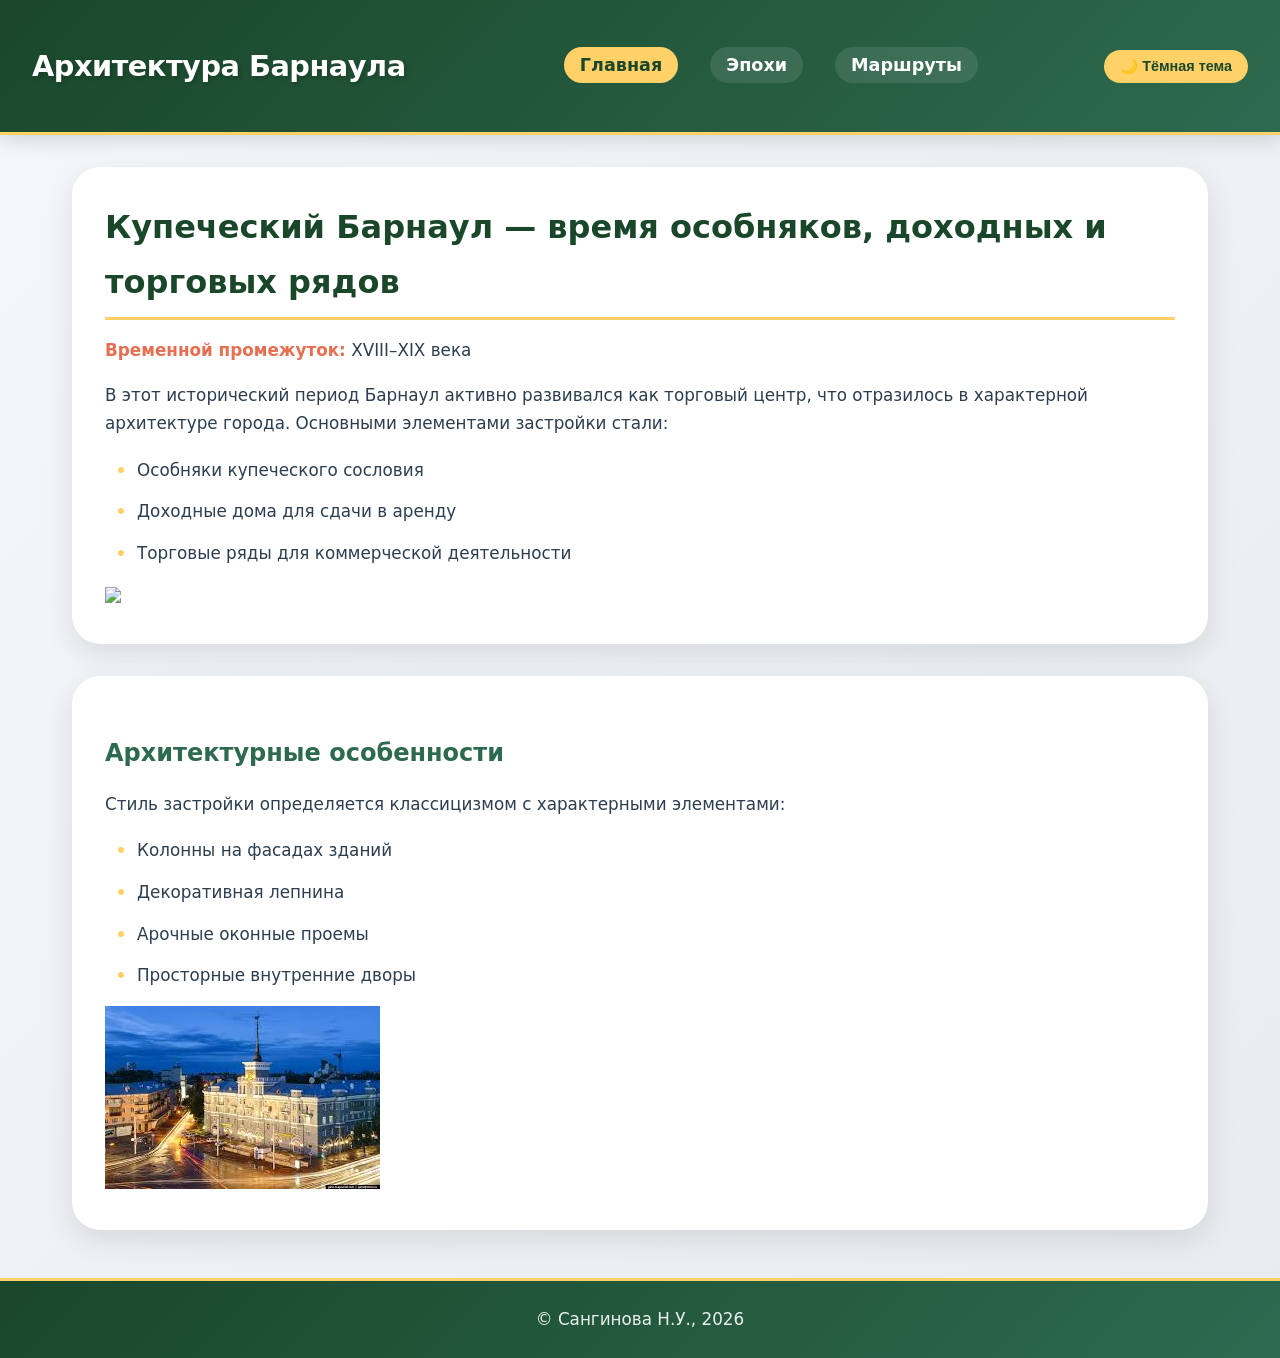
==== index.html @ 4d943a85 "index.html" ====
<!DOCTYPE html>
<html lang="ru">
<head>
    <meta charset="UTF-8">
    <meta name="viewport" content="width=device-width, initial-scale=1.0">
    <title>Архитектура Барнаула | Главная</title>
    <style>
        * {
            margin: 0;
            padding: 0;
            box-sizing: border-box;
        }

        body {
            background: linear-gradient(135deg, #f5f7fa 0%, #e9ecef 100%);
            color: #2c3e50;
            font-family: 'Segoe UI', system-ui, -apple-system, 'Roboto', sans-serif;
            line-height: 1.7;
            min-height: 100vh;
        }

        header {
            background: linear-gradient(135deg, #1a472a 0%, #2d6a4f 100%);
            color: white;
            padding: 1.5rem 2rem;
            display: flex;
            justify-content: space-between;
            align-items: center;
            flex-wrap: wrap;
            gap: 1rem;
            box-shadow: 0 4px 20px rgba(0, 0, 0, 0.15);
            border-bottom: 3px solid #ffd166;
            position: sticky;
            top: 0;
            z-index: 1000;
        }

        header h1 {
            font-size: 1.8rem;
            font-weight: 700;
            letter-spacing: -0.5px;
            text-shadow: 2px 2px 4px rgba(0, 0, 0, 0.2);
        }

        nav ul {
            display: flex;
            list-style: none;
            gap: 2rem;
        }

        nav a {
            color: white;
            text-decoration: none;
            font-weight: 600;
            font-size: 1.1rem;
            padding: 0.5rem 1rem;
            border-radius: 30px;
            transition: all 0.3s ease;
            background: rgba(255, 255, 255, 0.1);
        }

        nav a:hover {
            background: #ffd166;
            color: #1a472a;
            transform: translateY(-2px);
            box-shadow: 0 4px 12px rgba(0, 0, 0, 0.2);
        }

        nav a.active {
            background: #ffd166;
            color: #1a472a;
        }

        #theme-toggle {
            background: #ffd166;
            color: #1a472a;
            border: none;
            padding: 0.5rem 1rem;
            border-radius: 30px;
            font-weight: 600;
            cursor: pointer;
            transition: all 0.3s ease;
            font-size: 0.9rem;
        }

        #theme-toggle:hover {
            transform: translateY(-2px);
            box-shadow: 0 4px 12px rgba(0, 0, 0, 0.2);
        }

        main {
            max-width: 1200px;
            margin: 2rem auto;
            padding: 0 2rem;
        }

        section {
            background: white;
            border-radius: 28px;
            padding: 2rem;
            margin-bottom: 2rem;
            box-shadow: 0 10px 30px rgba(0, 0, 0, 0.1);
            transition: transform 0.3s ease, box-shadow 0.3s ease;
            border: 1px solid rgba(255, 255, 255, 0.3);
            opacity: 0;
            transform: translateY(30px);
            transition: opacity 0.6s ease, transform 0.6s ease, box-shadow 0.3s ease;
        }

        section.visible {
            opacity: 1;
            transform: translateY(0);
        }

        section:hover {
            transform: translateY(-5px);
            box-shadow: 0 20px 40px rgba(0, 0, 0, 0.15);
        }

        h2 {
            font-size: 2rem;
            color: #1a472a;
            margin-bottom: 1rem;
            padding-bottom: 0.5rem;
            border-bottom: 3px solid #ffd166;
            display: inline-block;
            font-weight: 700;
        }

        h3 {
            font-size: 1.5rem;
            color: #2d6a4f;
            margin: 1.5rem 0 1rem 0;
            font-weight: 600;
        }

        p {
            margin-bottom: 1rem;
            font-size: 1.05rem;
        }

        strong {
            color: #e76f51;
            font-weight: 700;
        }

        ul, ol {
            margin: 1rem 0 1rem 2rem;
        }

        li {
            margin: 0.7rem 0;
            font-size: 1.05rem;
        }

        li::marker {
            color: #ffd166;
            font-size: 1.2rem;
        }

        footer {
            background: linear-gradient(135deg, #1a472a 0%, #2d6a4f 100%);
            color: white;
            text-align: center;
            padding: 1.5rem;
            margin-top: 3rem;
            font-size: 0.95rem;
            border-top: 3px solid #ffd166;
        }

        footer p {
            margin: 0;
            opacity: 0.9;
        }

        .go-top {
            position: fixed;
            bottom: 30px;
            right: 30px;
            background: #ffd166;
            color: #1a472a;
            width: 50px;
            height: 50px;
            border-radius: 50%;
            display: flex;
            align-items: center;
            justify-content: center;
            text-decoration: none;
            font-size: 24px;
            font-weight: bold;
            box-shadow: 0 4px 15px rgba(0, 0, 0, 0.2);
            transition: all 0.3s ease;
            opacity: 0;
            visibility: hidden;
            z-index: 999;
        }

        .go-top.show {
            opacity: 1;
            visibility: visible;
        }

        .go-top:hover {
            background: #e6c200;
            transform: translateY(-3px);
        }

        html {
            scroll-behavior: smooth;
        }

        ::selection {
            background: #ffd166;
            color: #1a472a;
        }

        @media (max-width: 768px) {
            header {
                flex-direction: column;
                text-align: center;
                padding: 1rem;
            }
            header h1 { font-size: 1.4rem; }
            nav ul { flex-direction: column; gap: 0.7rem; }
            nav a { display: block; }
            main { padding: 0 1rem; }
            section { padding: 1.5rem; }
            h2 { font-size: 1.6rem; }
            .go-top { width: 40px; height: 40px; font-size: 20px; bottom: 20px; right: 20px; }
        }

        @media (max-width: 480px) {
            header h1 { font-size: 1.2rem; }
            section { padding: 1.2rem; }
            h2 { font-size: 1.4rem; }
            p, li { font-size: 0.95rem; }
        }

        [data-theme="dark"] body {
            background: linear-gradient(135deg, #121212 0%, #1a1a2e 100%);
            color: #e8e8ed;
        }

        [data-theme="dark"] section {
            background: #1e1e2e;
            border-color: #333344;
        }

        [data-theme="dark"] header, [data-theme="dark"] footer {
            background: linear-gradient(135deg, #0d2818 0%, #1a472a 100%);
        }

        [data-theme="dark"] h2, [data-theme="dark"] h3 {
            color: #ffd166;
        }
    </style>
</head>
<body>
    <header>
        <h1>Архитектура Барнаула</h1>
        <nav>
            <ul>
                <li><a href="index.html" class="active">Главная</a></li>
                <li><a href="epochs.html">Эпохи</a></li>
                <li><a href="routes.html">Маршруты</a></li>
            </ul>
        </nav>
        <button id="theme-toggle">🌙 Тёмная тема</button>
    </header>

    <main>
        <section>
            <h2>Купеческий Барнаул — время особняков, доходных и торговых рядов</h2>
            <p><strong>Временной промежуток:</strong> XVIII–XIX века</p>
            <p>В этот исторический период Барнаул активно развивался как торговый центр, что отразилось в характерной архитектуре города. Основными элементами застройки стали:</p>
            <ul>
                <li>Особняки купеческого сословия</li>
                <li>Доходные дома для сдачи в аренду</li>
                <li>Торговые ряды для коммерческой деятельности</li>
            </ul>
            <img src="60e2b833184311f1ac32ee1cf8afc2a3_1.JPEG">
        </section>

        <section>
            <h3>Архитектурные особенности</h3>
            <p>Стиль застройки определяется классицизмом с характерными элементами:</p>
            <ul>
                <li>Колонны на фасадах зданий</li>
                <li>Декоративная лепнина</li>
                <li>Арочные оконные проемы</li>
                <li>Просторные внутренние дворы</li>
            </ul>
            <img src="images.jpeg">
        </section>
    </main>

    <footer>
        <p>&copy; Сангинова Н.У., 2026</p>
    </footer>

    <a href="#" class="go-top" aria-label="Наверх">↑</a>

    <script>
        // ========== ПЕРЕКЛЮЧЕНИЕ ТЕМЫ ==========
        const themeToggleBtn = document.getElementById('theme-toggle');
        const rootElement = document.documentElement;

        function updateButtonLabel(theme) {
            if (themeToggleBtn) {
                themeToggleBtn.textContent = theme === 'dark' ? '☀️ Светлая тема' : '🌙 Тёмная тема';
            }
        }

        function applyTheme(theme) {
            rootElement.setAttribute('data-theme', theme);
            localStorage.setItem('theme', theme);
            updateButtonLabel(theme);
        }

        const savedTheme = localStorage.getItem('theme');
        if (savedTheme) {
            applyTheme(savedTheme);
        } else {
            const systemPrefersDark = window.matchMedia('(prefers-color-scheme: dark)').matches;
            applyTheme(systemPrefersDark ? 'dark' : 'light');
        }

        if (themeToggleBtn) {
            themeToggleBtn.addEventListener('click', () => {
                const currentTheme = rootElement.getAttribute('data-theme');
                const newTheme = currentTheme === 'dark' ? 'light' : 'dark';
                applyTheme(newTheme);
            });
        }

        // ========== АНИМАЦИЯ КАРТОЧЕК ==========
        const sections = document.querySelectorAll('section');
        const observer = new IntersectionObserver((entries) => {
            entries.forEach(entry => {
                if (entry.isIntersecting) {
                    entry.target.classList.add('visible');
                }
            });
        }, { threshold: 0.1 });

        sections.forEach(section => observer.observe(section));

        setTimeout(() => {
            sections.forEach(section => {
                if (section.getBoundingClientRect().top < window.innerHeight - 100) {
                    section.classList.add('visible');
                }
            });
        }, 100);

        // ========== КНОПКА НАВЕРХ ==========
        const goTopBtn = document.querySelector('.go-top');
        if (goTopBtn) {
            window.addEventListener('scroll', () => {
                if (window.scrollY > 300) {
                    goTopBtn.classList.add('show');
                } else {
                    goTopBtn.classList.remove('show');
                }
            });
            goTopBtn.addEventListener('click', (e) => {
                e.preventDefault();
                window.scrollTo({ top: 0, behavior: 'smooth' });
            });
        }

        // ========== ПОДСВЕТКА АКТИВНОЙ СТРАНИЦЫ ==========
        const currentPage = window.location.pathname.split('/').pop() || 'index.html';
        const navLinks = document.querySelectorAll('nav a');
        navLinks.forEach(link => {
            if (link.getAttribute('href') === currentPage) {
                link.classList.add('active');
            }
        });

        // ========== ПЛАВНОЕ ПОЯВЛЕНИЕ ==========
        document.body.style.opacity = '0';
        document.body.style.transition = 'opacity 0.5s ease';
        window.addEventListener('load', () => {
            document.body.style.opacity = '1';
        });

        console.log('Главная страница загружена');
    </script>
</body>
</html>
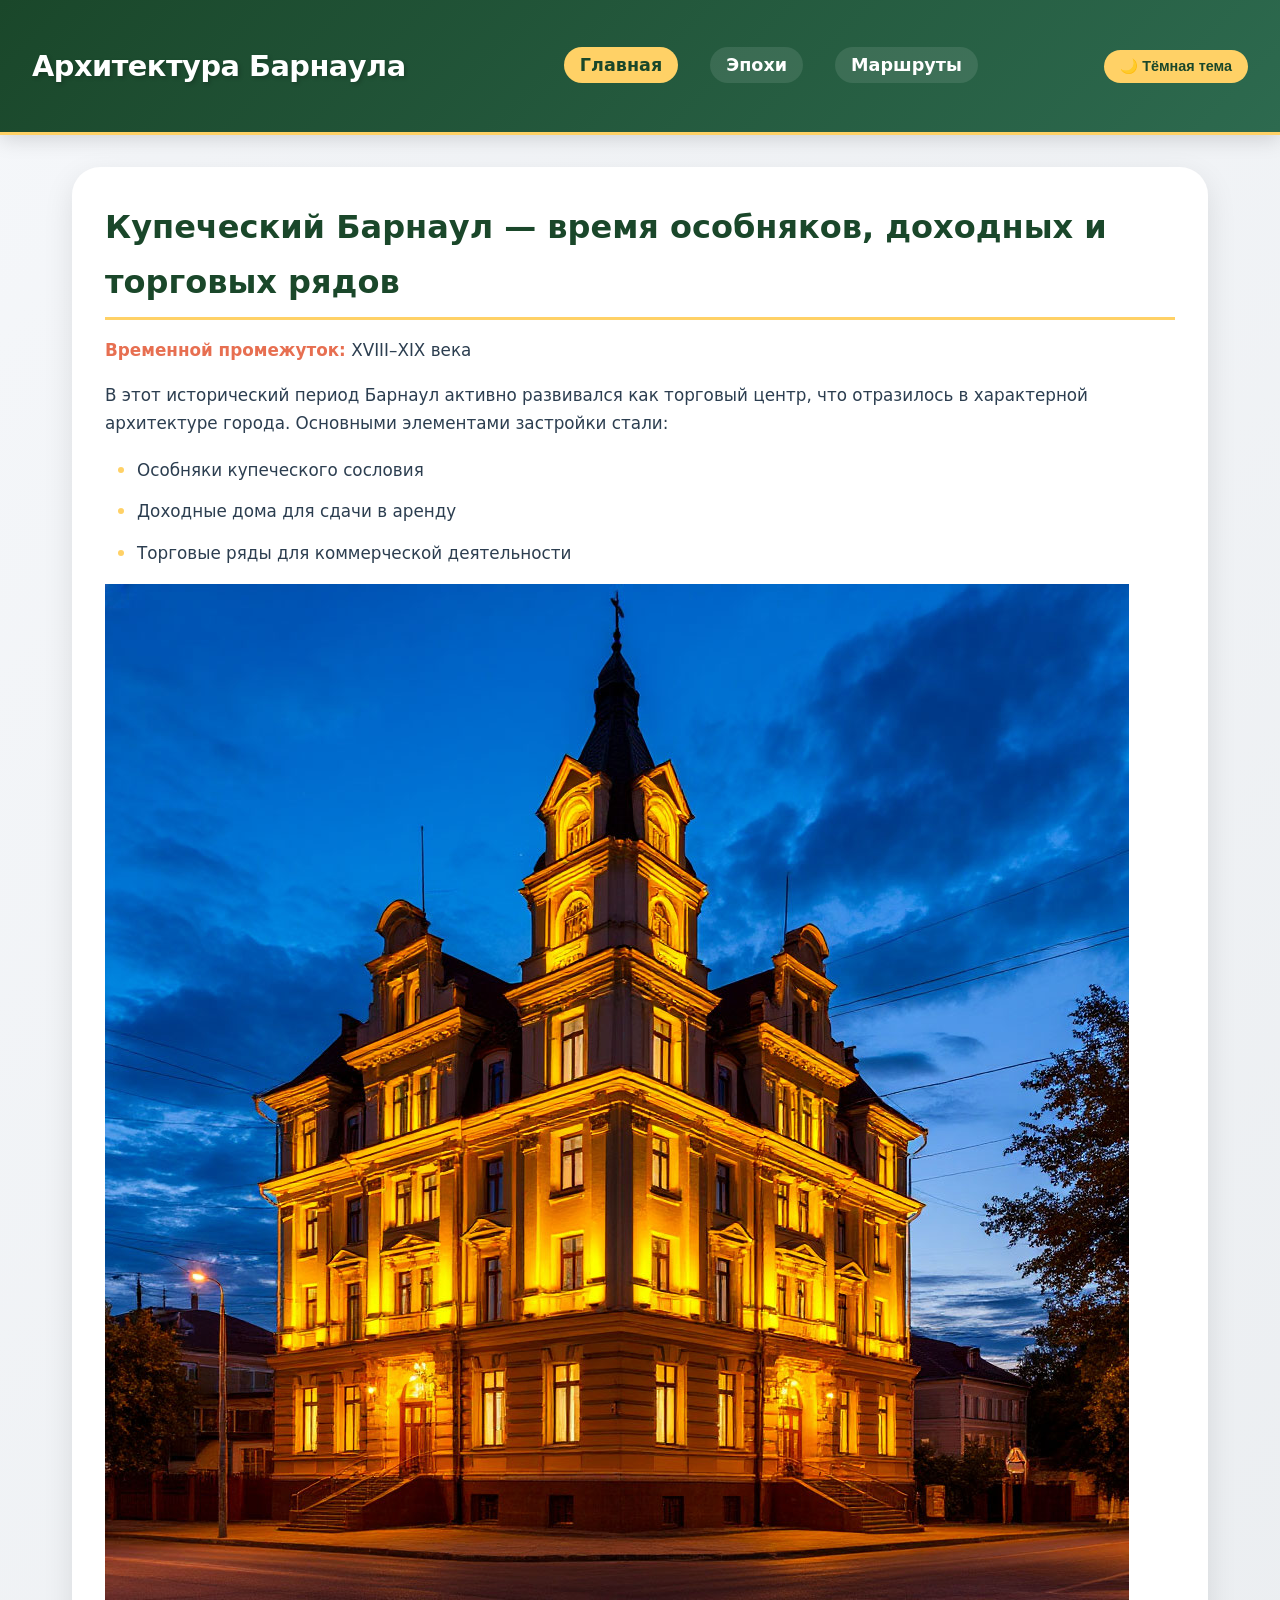
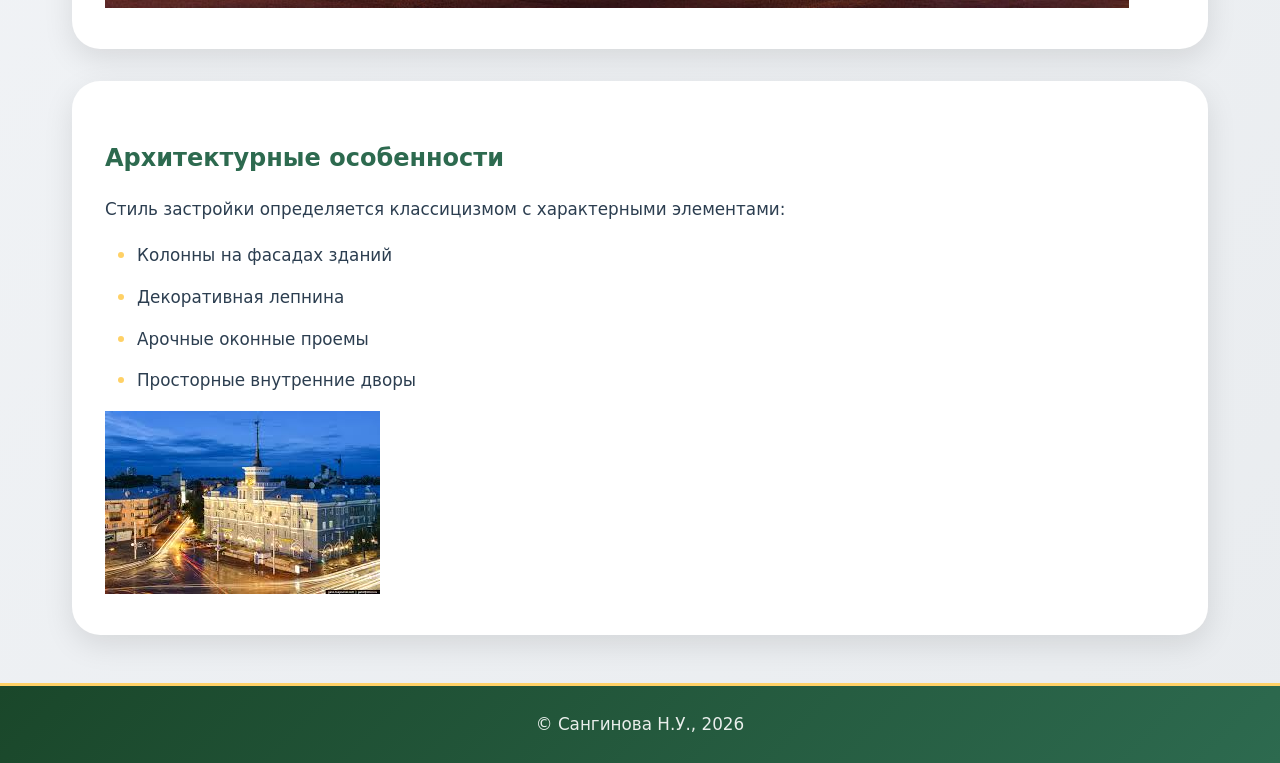
==== commit fdd7b4e8: "index.html" ====
--- a/index.html
+++ b/index.html
@@ -278,7 +278,7 @@
                 <li>Доходные дома для сдачи в аренду</li>
                 <li>Торговые ряды для коммерческой деятельности</li>
             </ul>
-            <img src="60e2b833184311f1ac32ee1cf8afc2a3_1.JPEG">
+            <img src="60e2b833184311f1ac32ee1cf8afc2a3_1">
         </section>
 
         <section>
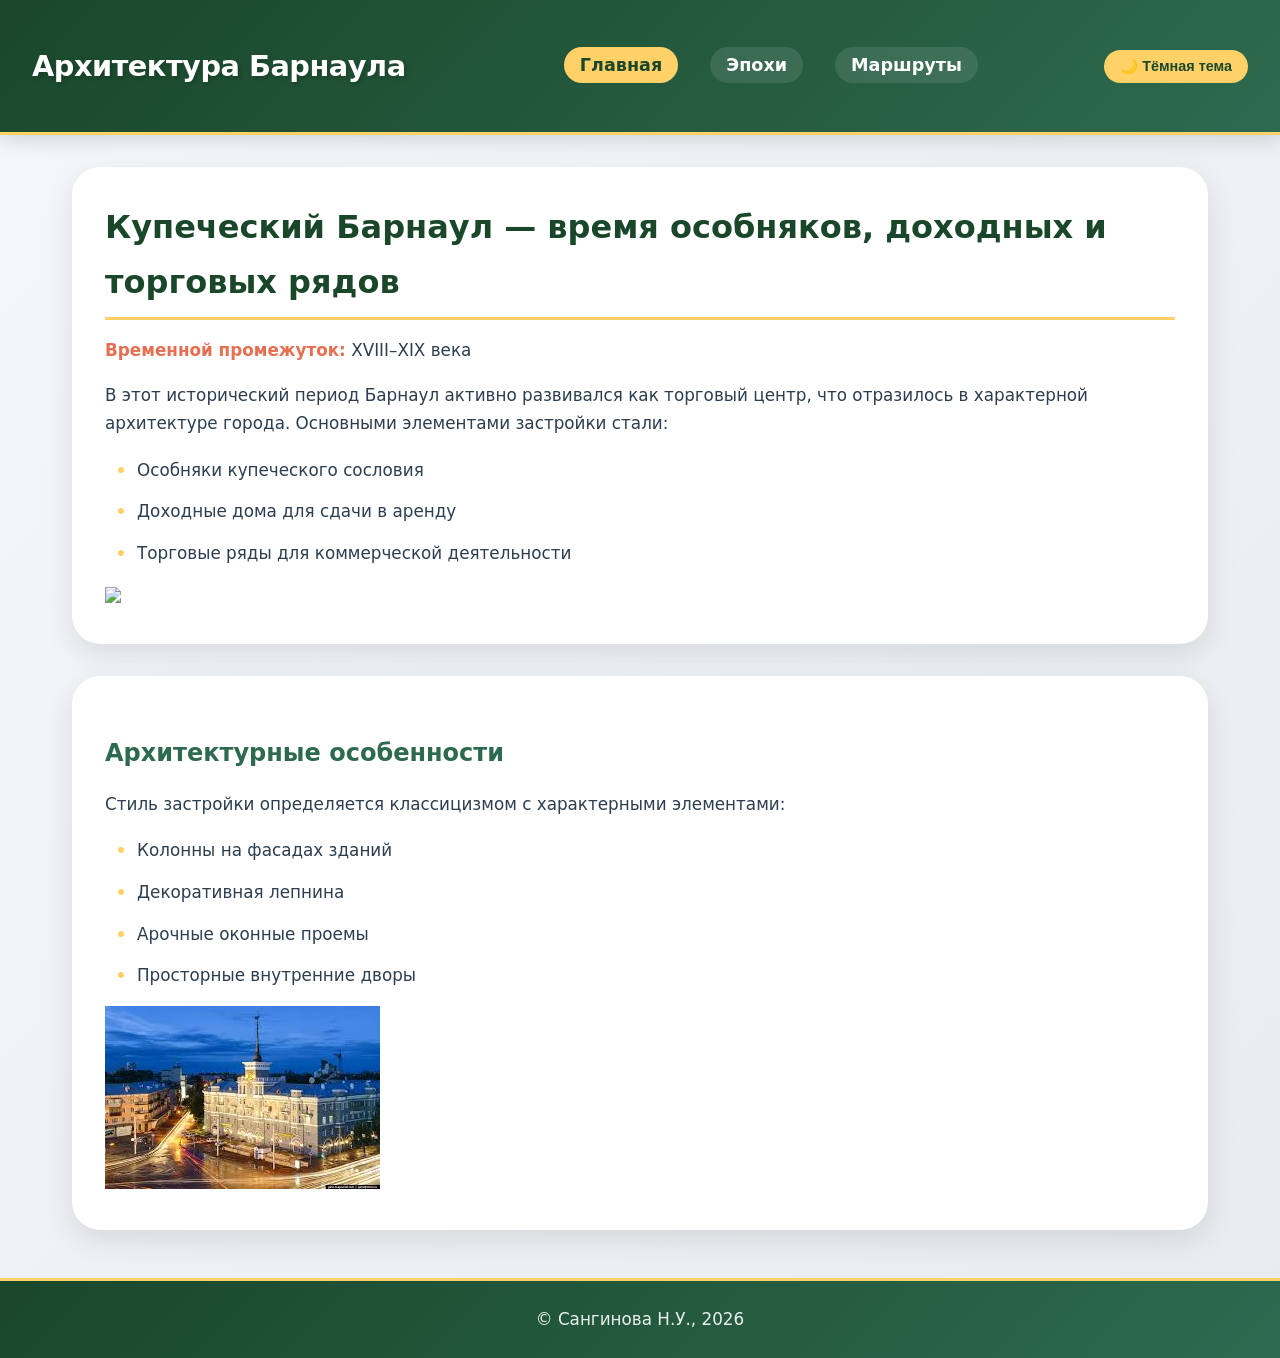
==== commit 3e38b972: "index.html" ====
--- a/index.html
+++ b/index.html
@@ -278,7 +278,7 @@
                 <li>Доходные дома для сдачи в аренду</li>
                 <li>Торговые ряды для коммерческой деятельности</li>
             </ul>
-            <img src="60e2b833184311f1ac32ee1cf8afc2a3_1">
+            <img src="60e2b833184311f1ac32ee1cf8afc2a3_1.jPeg">
         </section>
 
         <section>
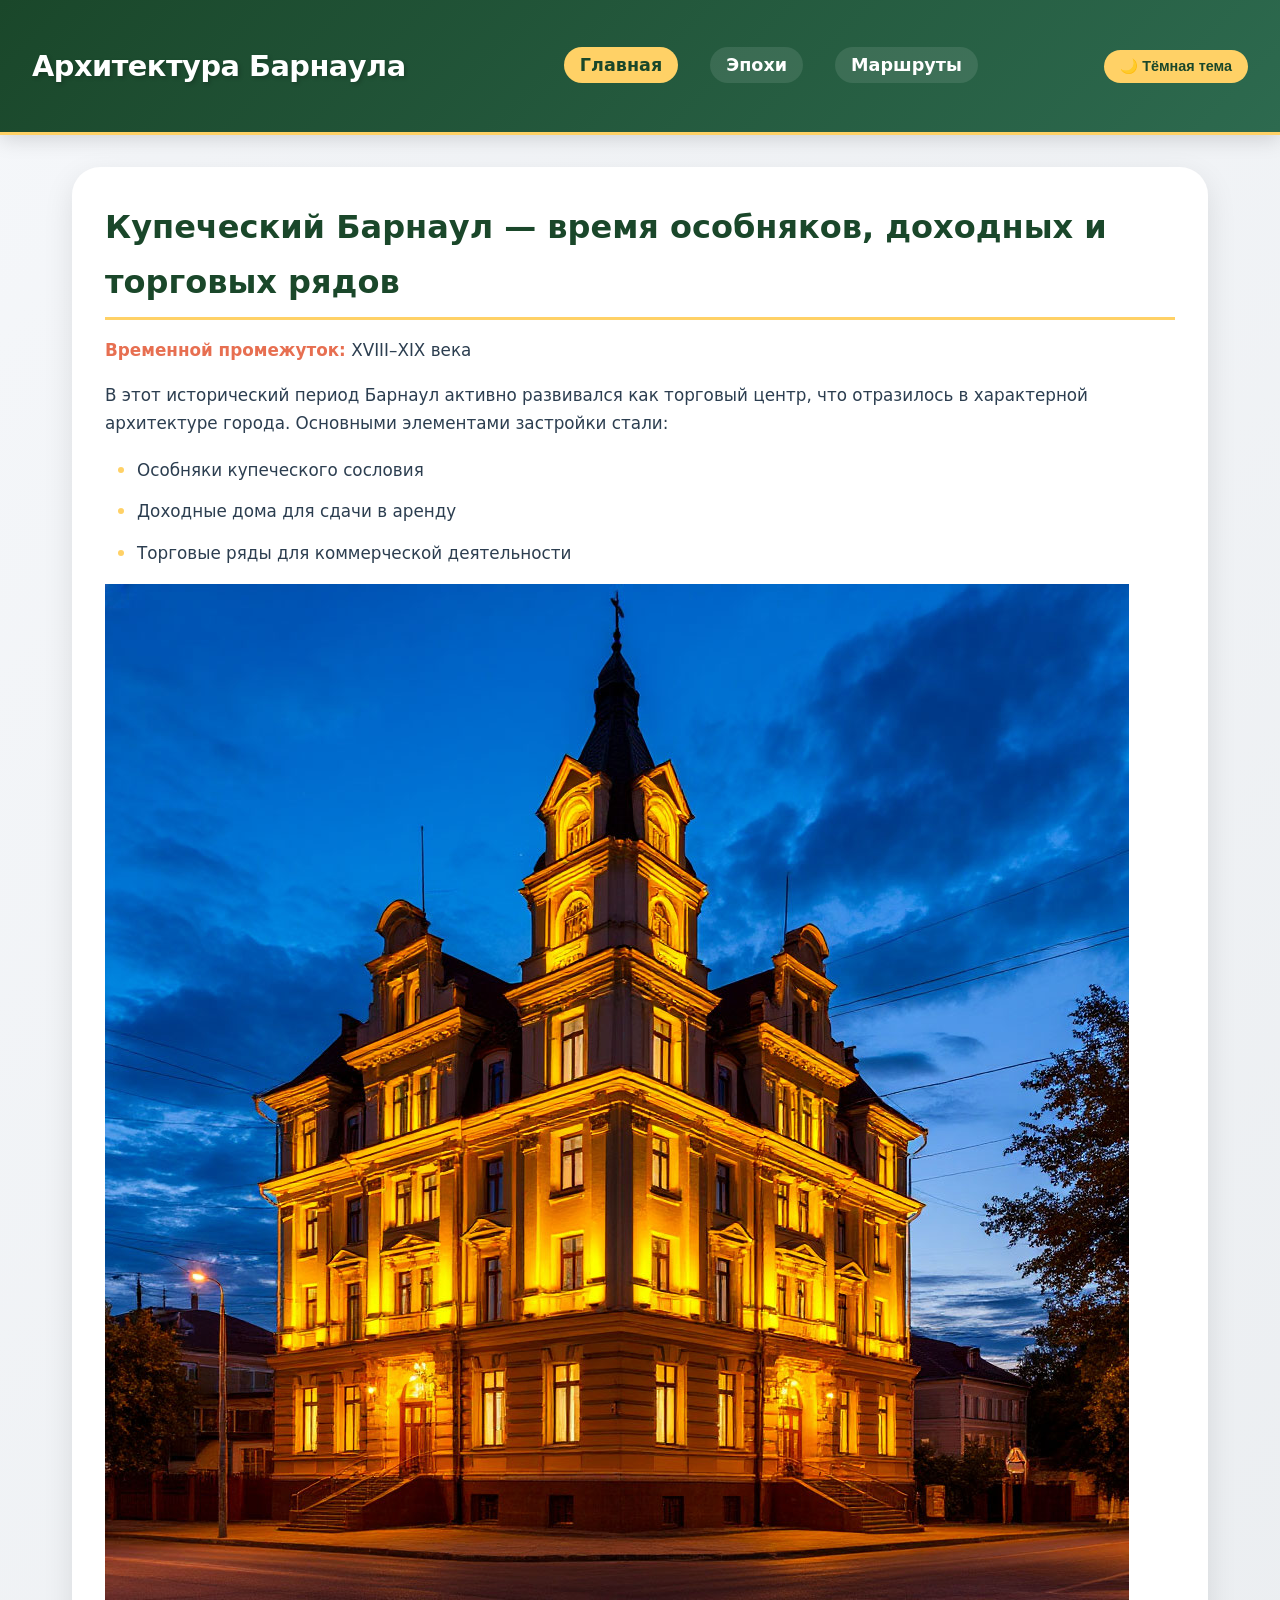
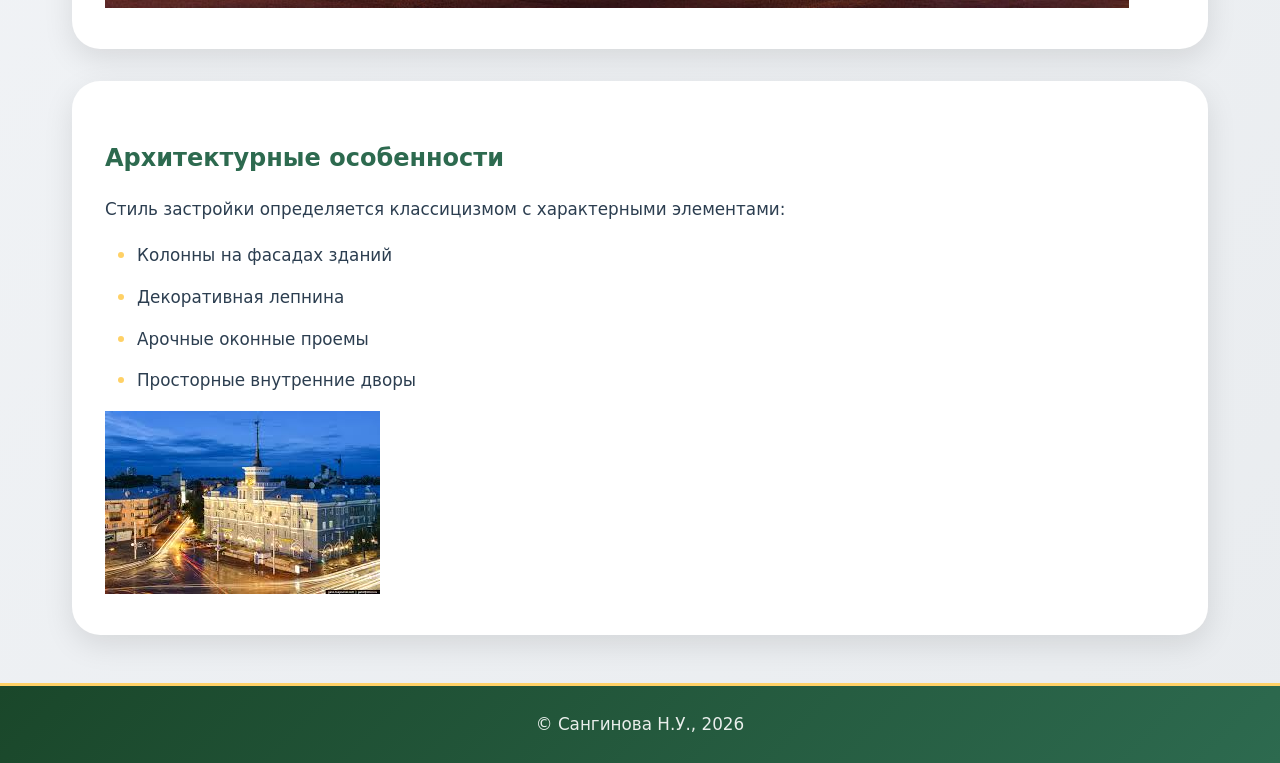
==== commit afc91e8d: "index.html" ====
--- a/index.html
+++ b/index.html
@@ -278,7 +278,7 @@
                 <li>Доходные дома для сдачи в аренду</li>
                 <li>Торговые ряды для коммерческой деятельности</li>
             </ul>
-            <img src="60e2b833184311f1ac32ee1cf8afc2a3_1.jPeg">
+            <img src="60e2b833184311f1ac32ee1cf8afc2a3_1">
         </section>
 
         <section>
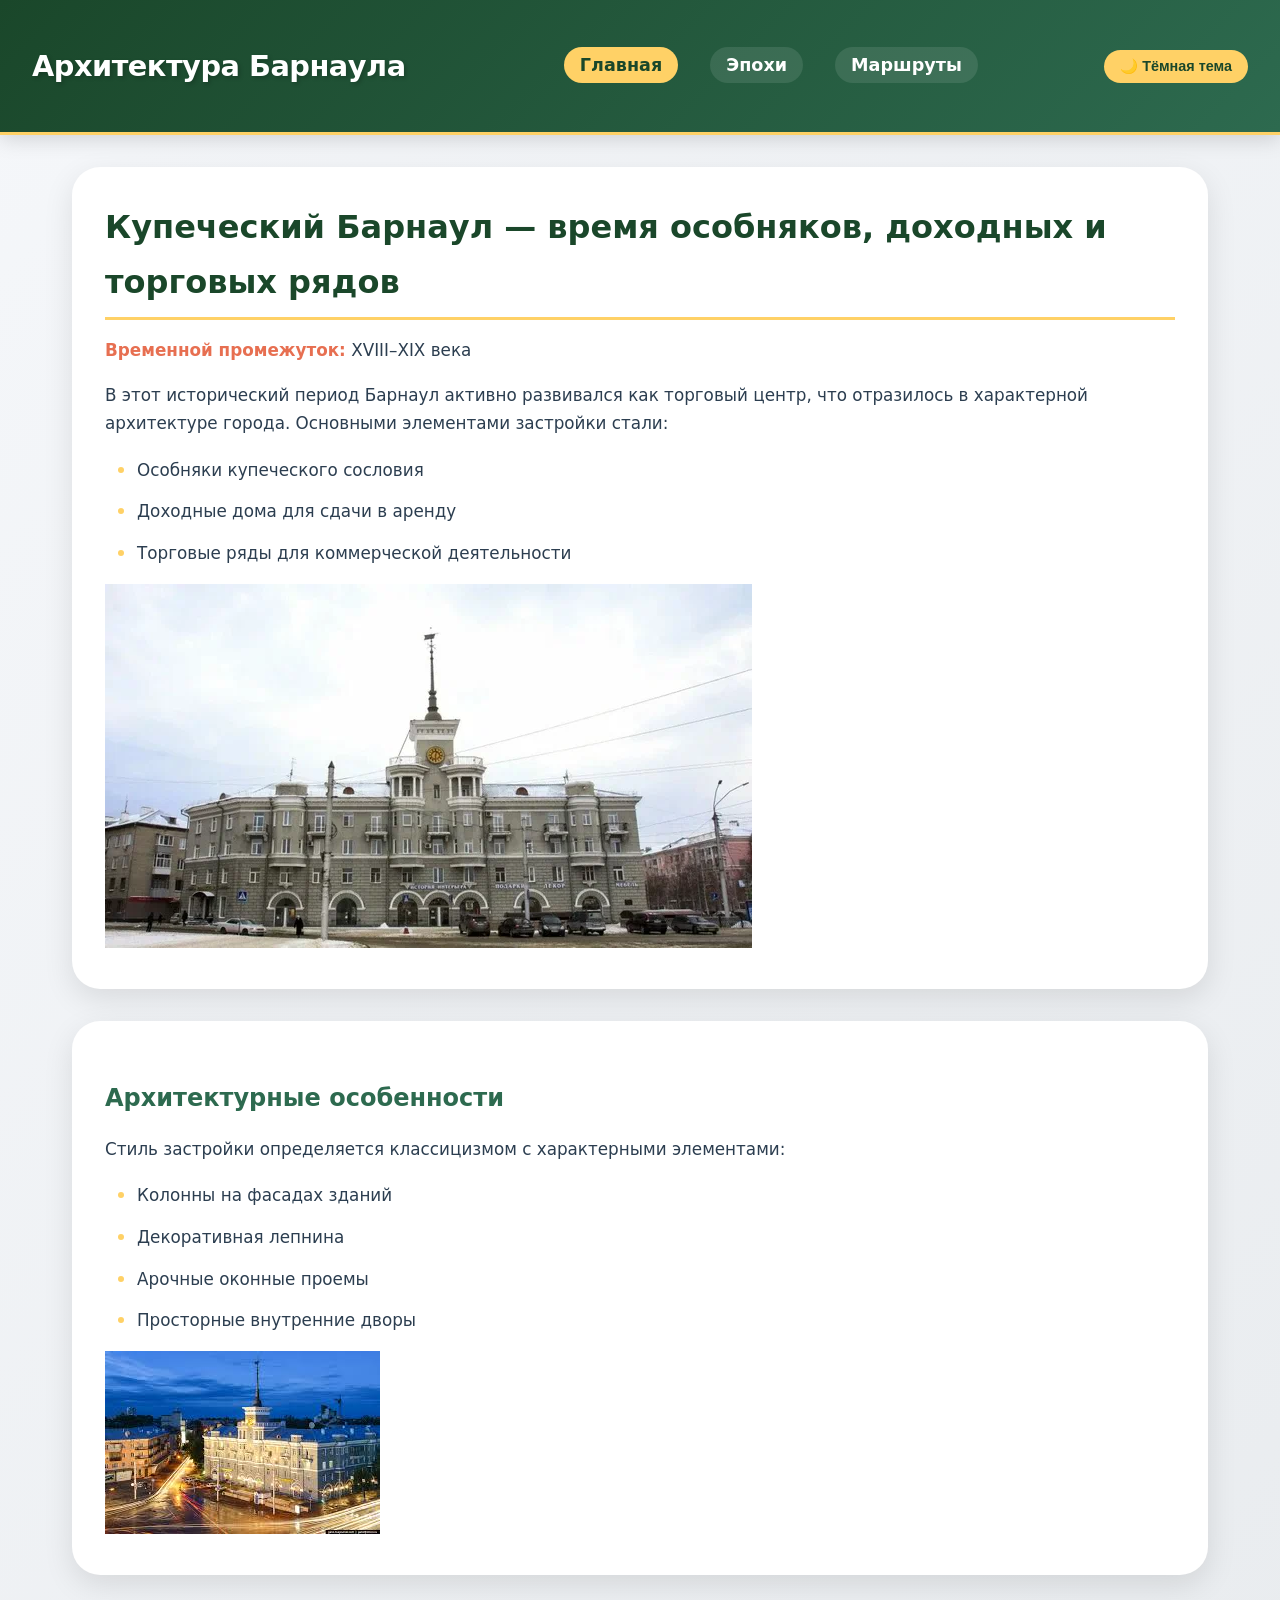
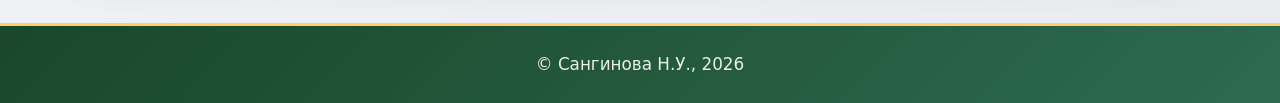
==== commit 4724f3da: "index.html" ====
--- a/index.html
+++ b/index.html
@@ -278,7 +278,7 @@
                 <li>Доходные дома для сдачи в аренду</li>
                 <li>Торговые ряды для коммерческой деятельности</li>
             </ul>
-            <img src="60e2b833184311f1ac32ee1cf8afc2a3_1">
+            <img src="архитектура.webp">
         </section>
 
         <section>
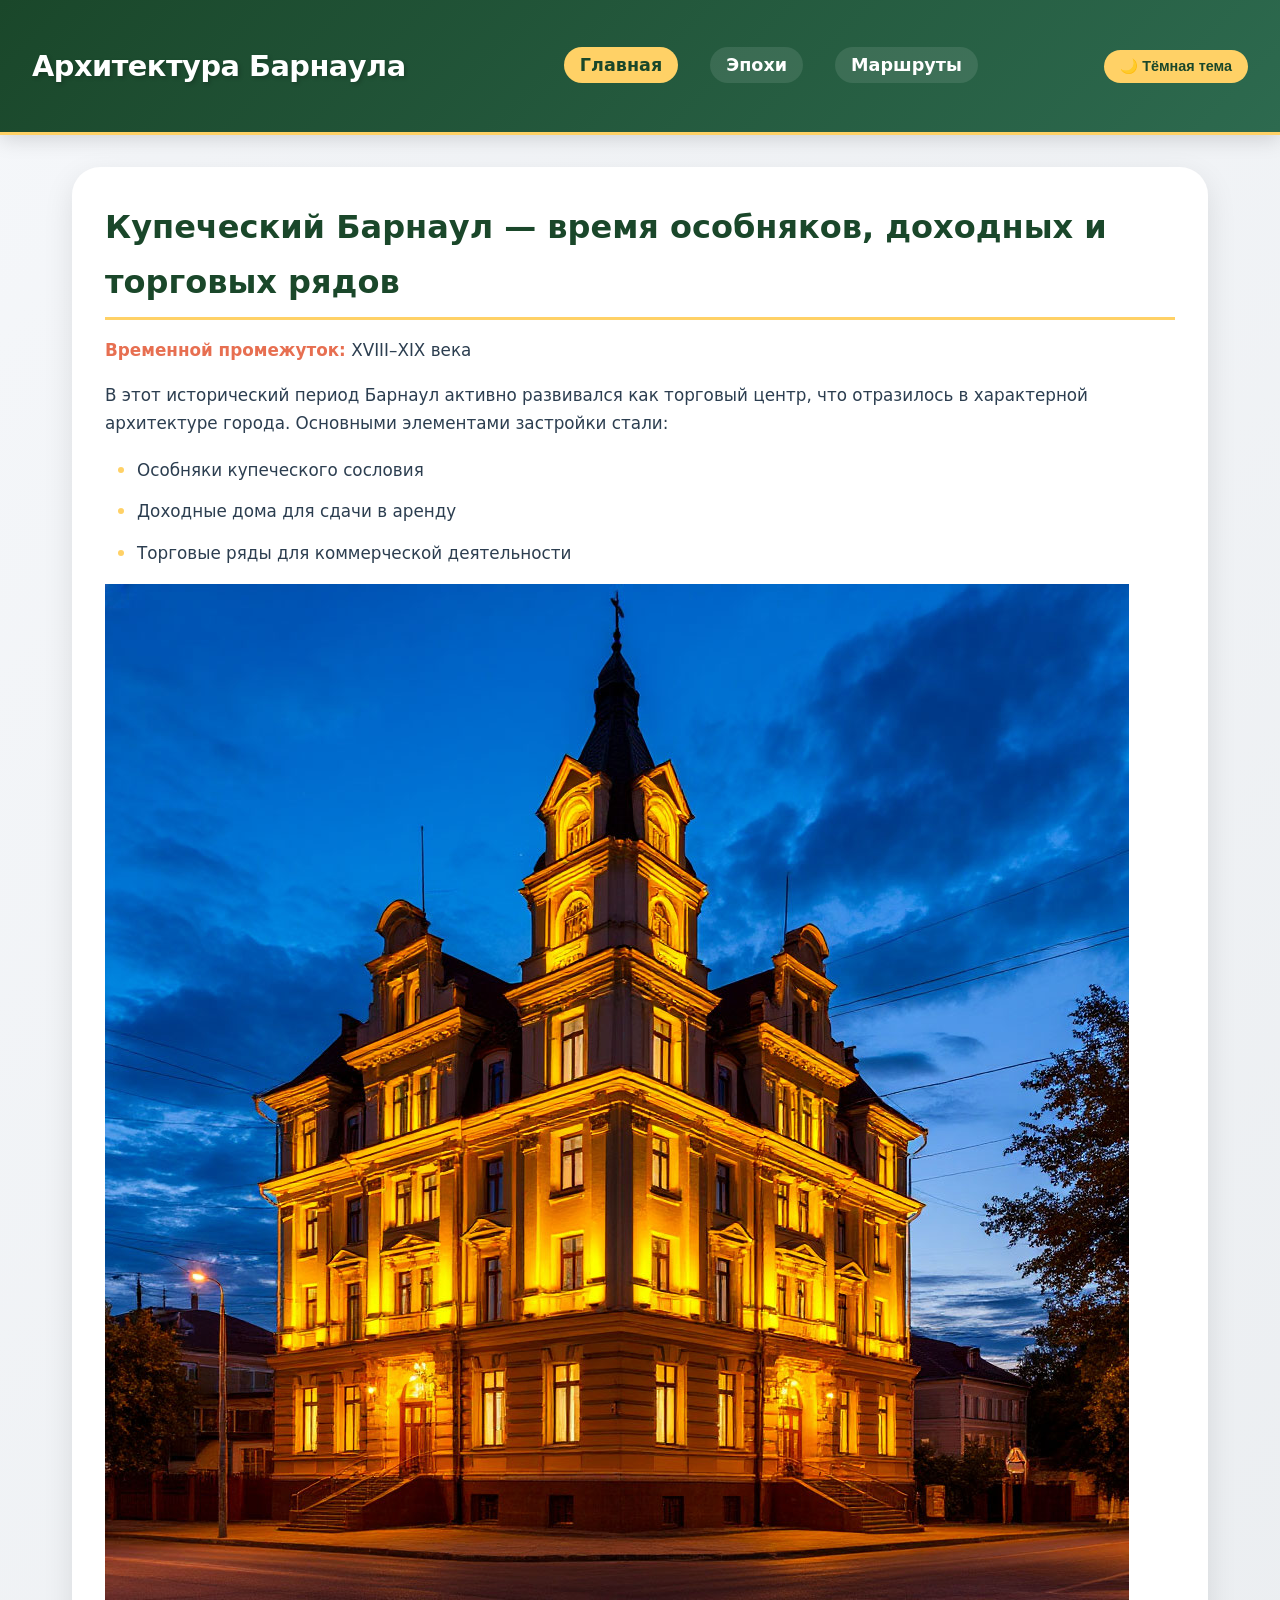
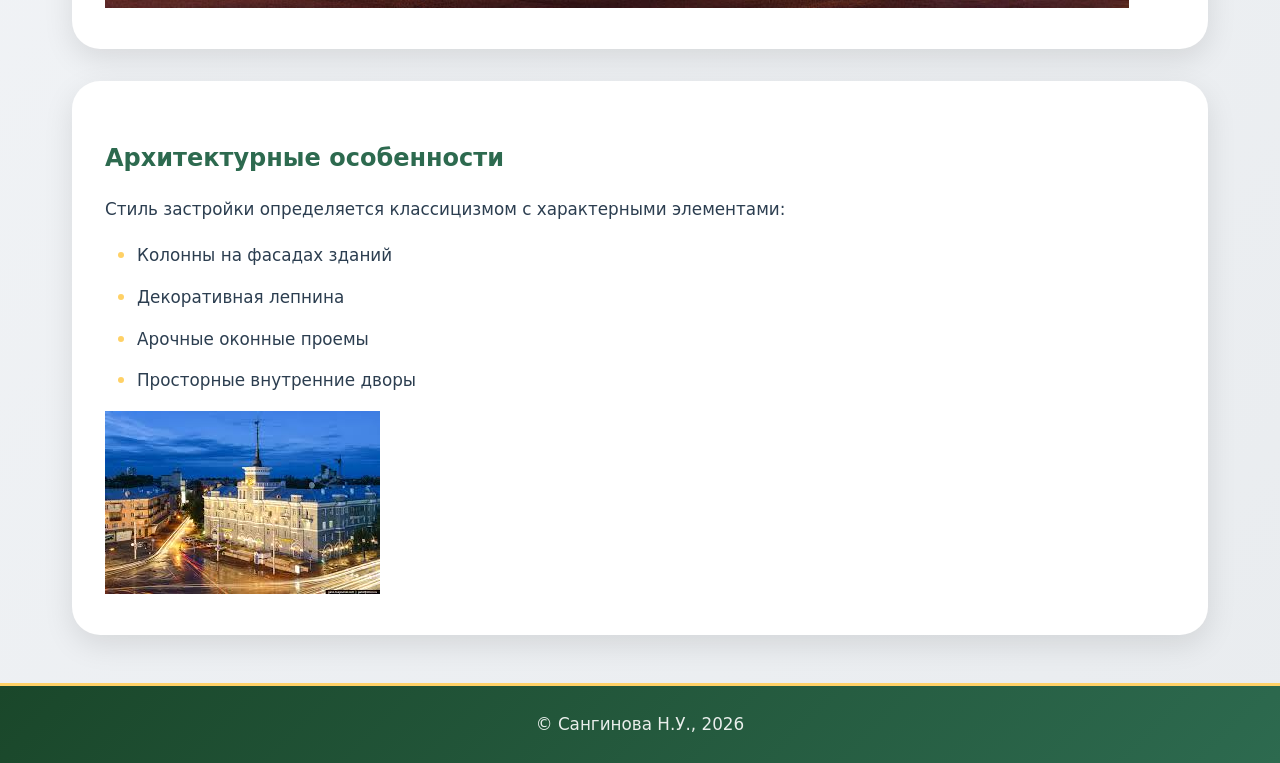
==== commit a538f7b0: "index.html" ====
--- a/index.html
+++ b/index.html
@@ -278,7 +278,7 @@
                 <li>Доходные дома для сдачи в аренду</li>
                 <li>Торговые ряды для коммерческой деятельности</li>
             </ul>
-            <img src="архитектура.webp">
+            <img src="60e2b833184311f1ac32ee1cf8afc2a3_1">
         </section>
 
         <section>
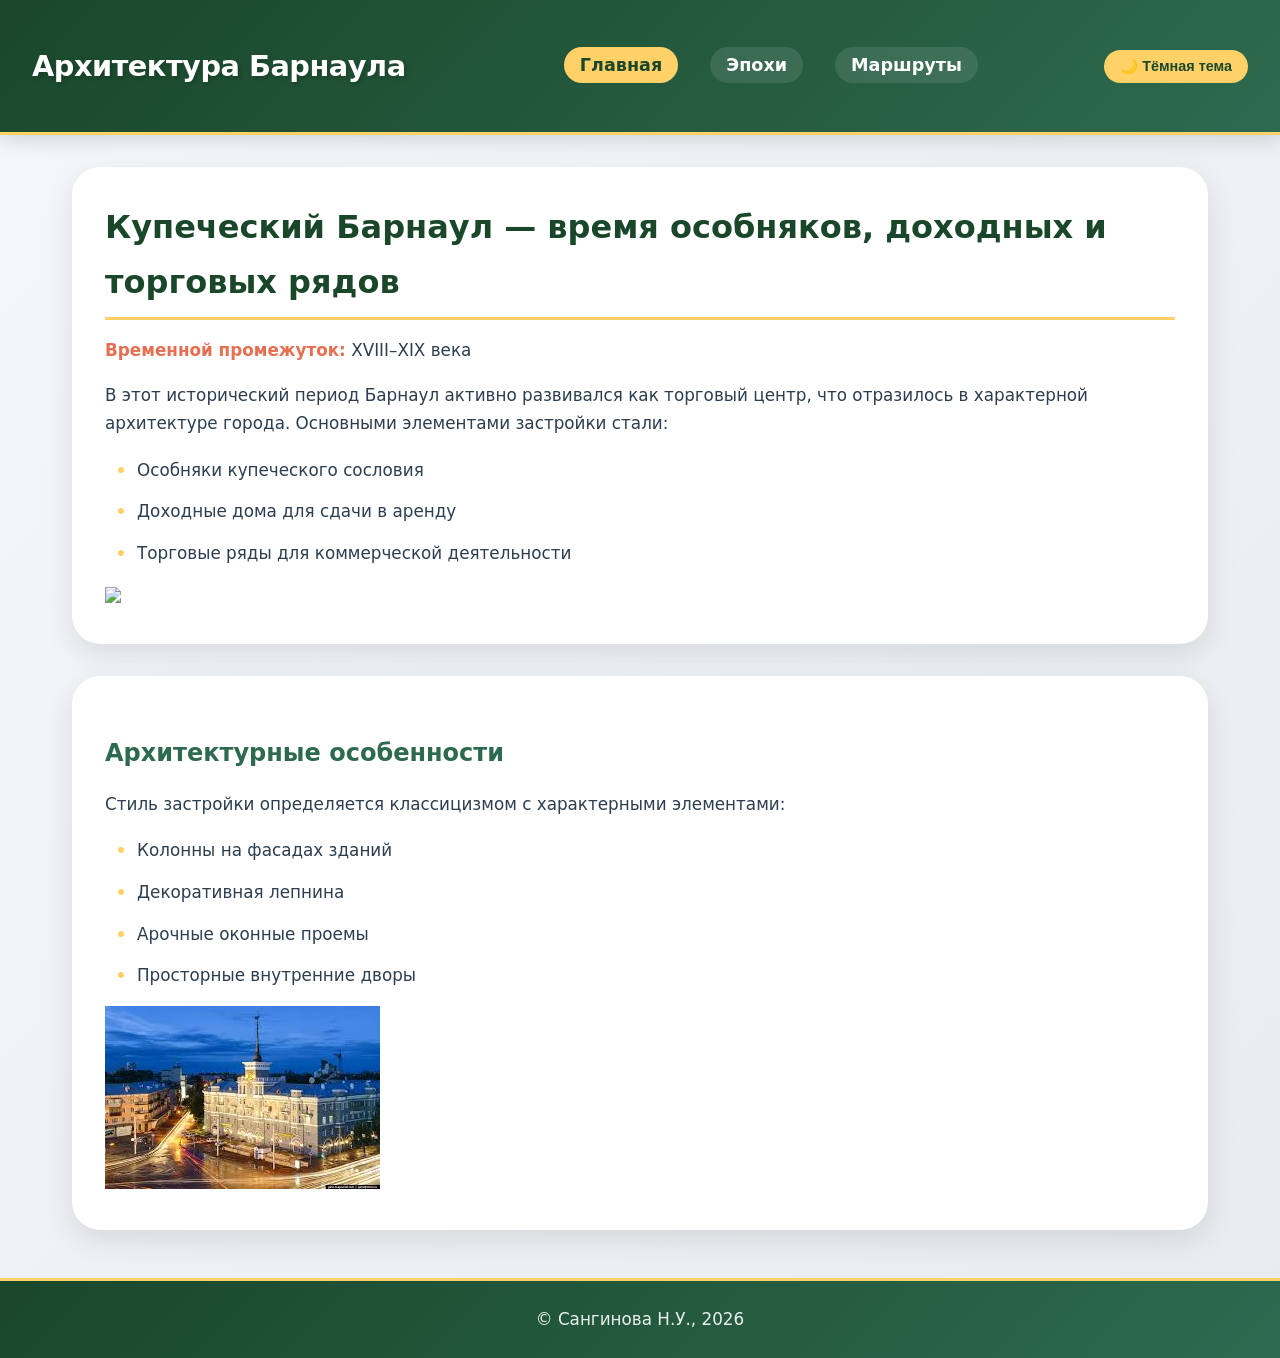
==== commit 1cb0243a: "index.html" ====
--- a/index.html
+++ b/index.html
@@ -278,7 +278,7 @@
                 <li>Доходные дома для сдачи в аренду</li>
                 <li>Торговые ряды для коммерческой деятельности</li>
             </ul>
-            <img src="60e2b833184311f1ac32ee1cf8afc2a3_1">
+            <img src="60e2b833184311f1ac32ee1cf1afc2a3_1">
         </section>
 
         <section>
